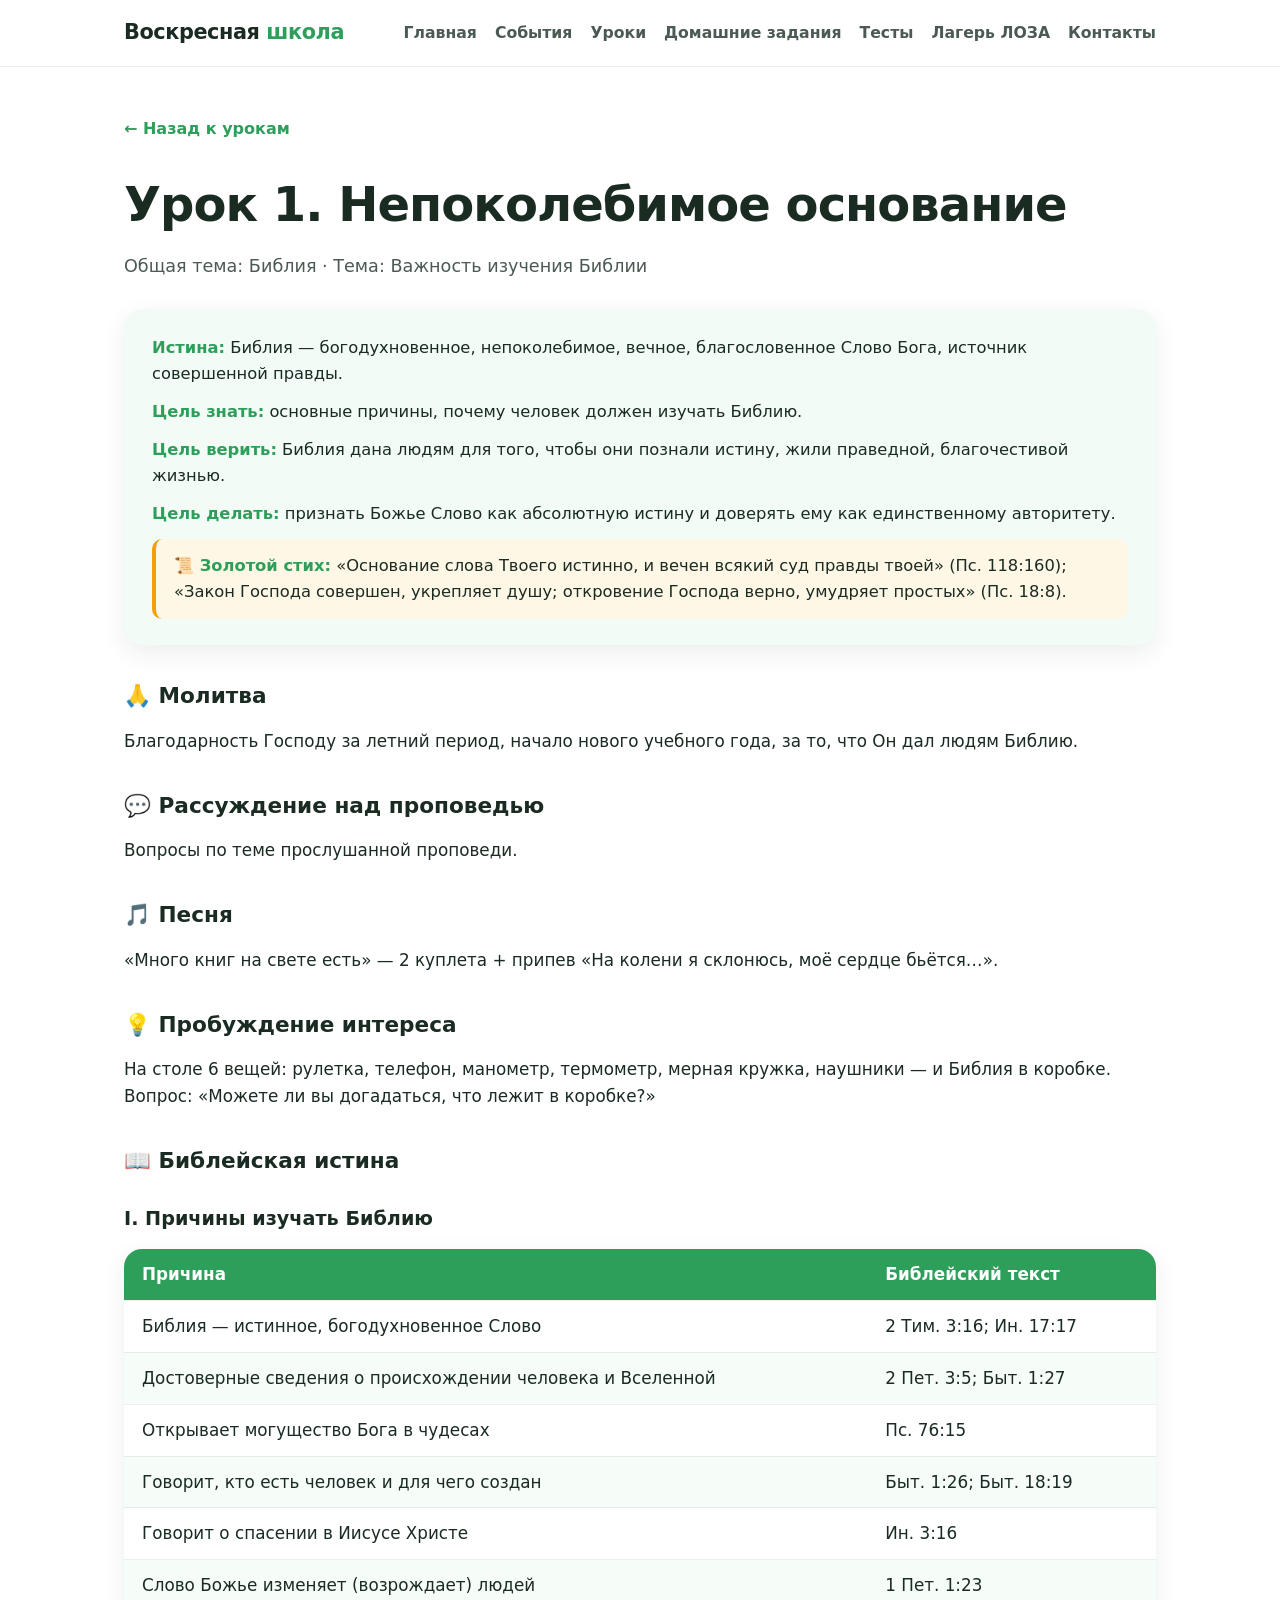
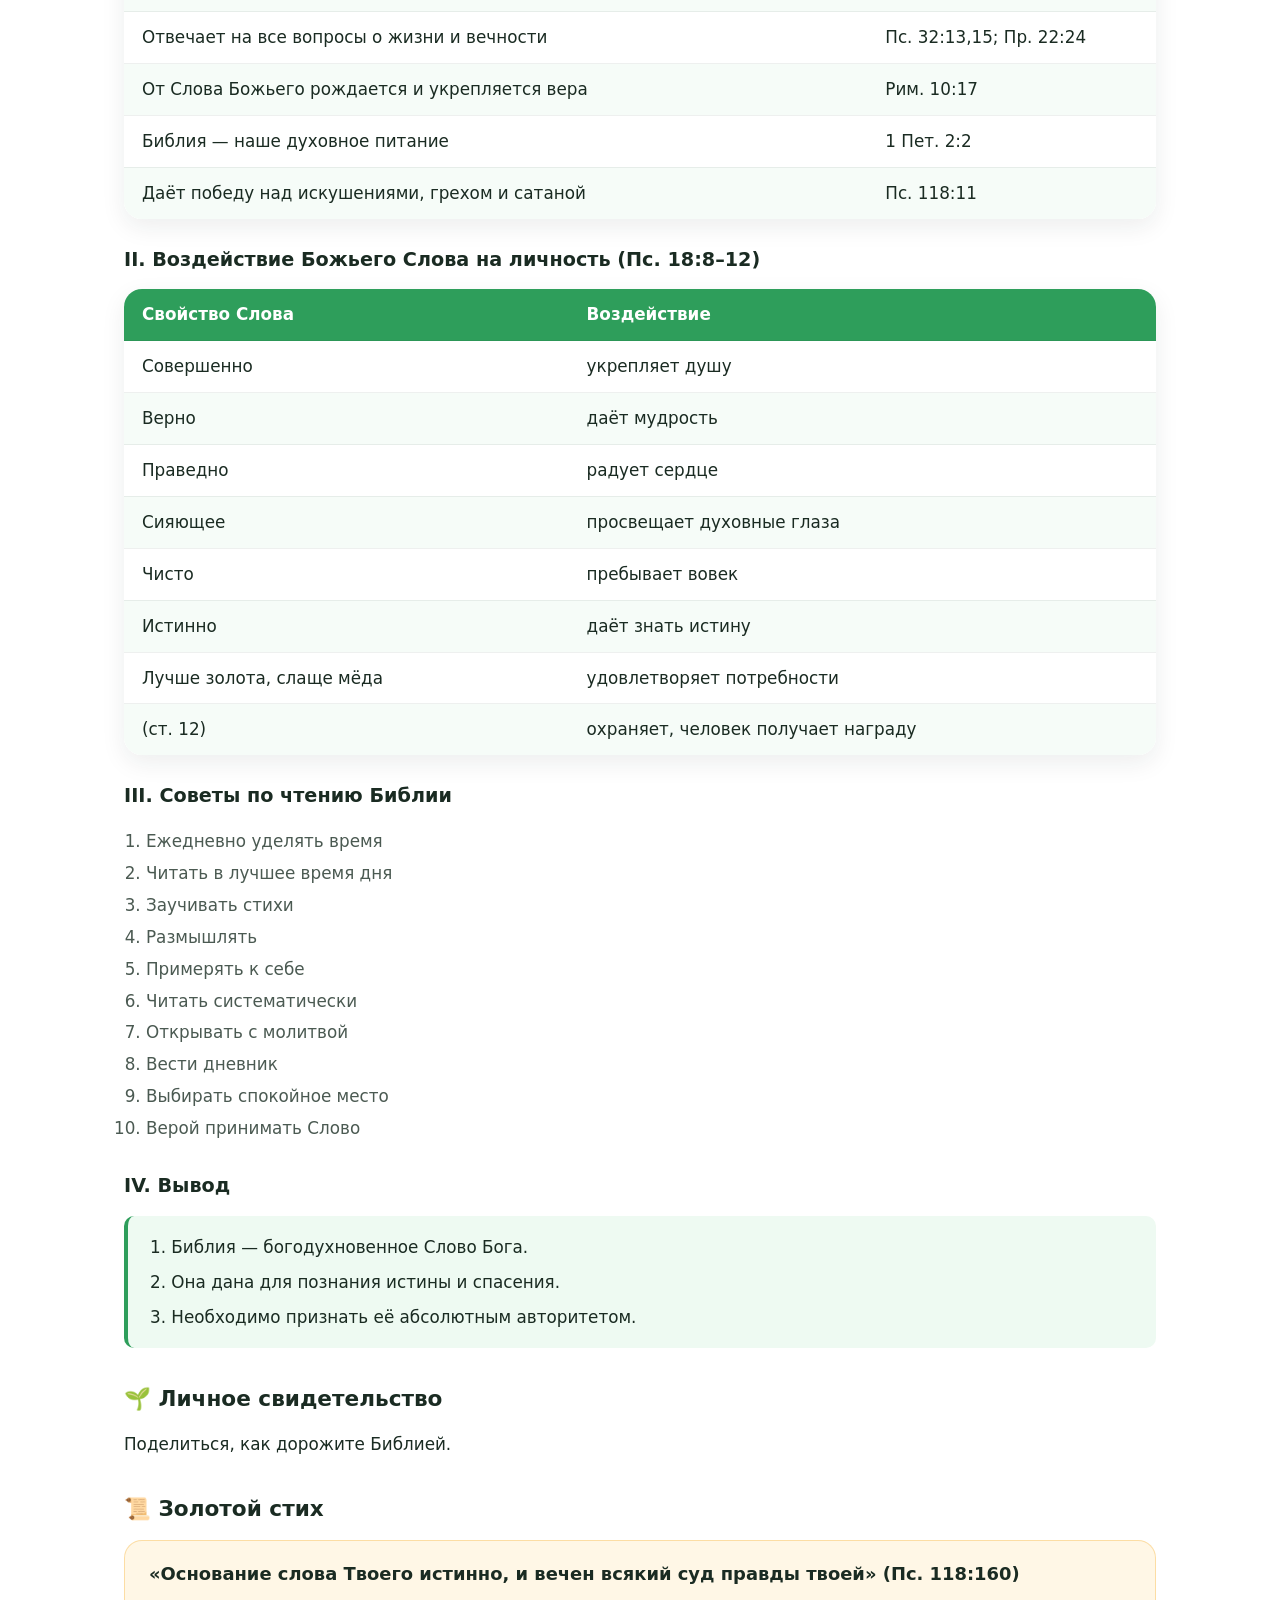
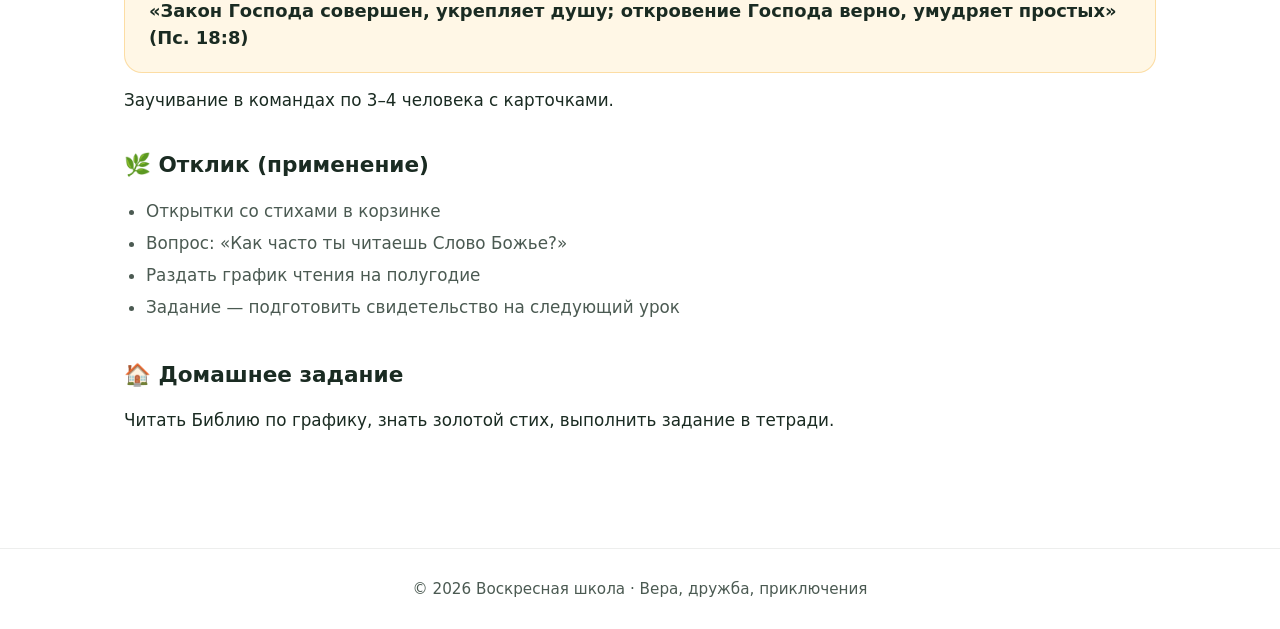
==== lesson-1.html @ c648806b "feat: добавлено Слово учителя и 3 полных урока воскресной школы" ====
<!DOCTYPE html>
<html lang="ru">
<head>
  <meta charset="UTF-8" />
  <meta name="viewport" content="width=device-width, initial-scale=1.0" />
  <title>Урок 1. Непоколебимое основание — Воскресная школа</title>
  <meta name="description" content="Урок 1 воскресной школы: важность изучения Библии. Библия — богодухновенное, непоколебимое, вечное Слово Бога." />
  <link rel="stylesheet" href="style.css" />
</head>
<body>
  <header class="site-header">
    <nav class="nav container">
      <a href="index.html" class="logo">Воскресная<span> школа</span></a>
      <div class="nav-links">
        <a href="index.html">Главная</a>
        <a href="index.html#events">События</a>
        <a href="index.html#lessons">Уроки</a>
        <a href="index.html#homework">Домашние задания</a>
        <a href="index.html#tests">Тесты</a>
        <a href="index.html#camp">Лагерь ЛОЗА</a>
        <a href="index.html#contact">Контакты</a>
      </div>
    </nav>
  </header>

  <main class="lesson-page">
    <div class="container">
      <a href="index.html#lessons" class="back-link">← Назад к урокам</a>

      <header class="lesson-hero">
        <h1>Урок 1. Непоколебимое основание</h1>
        <p class="lesson-topic">Общая тема: Библия · Тема: Важность изучения Библии</p>
      </header>

      <section class="passport">
        <div class="passport-item"><strong>Истина:</strong> Библия — богодухновенное, непоколебимое, вечное, благословенное Слово Бога, источник совершенной правды.</div>
        <div class="passport-item"><strong>Цель знать:</strong> основные причины, почему человек должен изучать Библию.</div>
        <div class="passport-item"><strong>Цель верить:</strong> Библия дана людям для того, чтобы они познали истину, жили праведной, благочестивой жизнью.</div>
        <div class="passport-item"><strong>Цель делать:</strong> признать Божье Слово как абсолютную истину и доверять ему как единственному авторитету.</div>
        <div class="passport-item golden"><strong>📜 Золотой стих:</strong> «Основание слова Твоего истинно, и вечен всякий суд правды твоей» (Пс. 118:160); «Закон Господа совершен, укрепляет душу; откровение Господа верно, умудряет простых» (Пс. 18:8).</div>
      </section>

      <div class="lesson-block">
        <h2 class="block-title">🙏 Молитва</h2>
        <p>Благодарность Господу за летний период, начало нового учебного года, за то, что Он дал людям Библию.</p>
      </div>

      <div class="lesson-block">
        <h2 class="block-title">💬 Рассуждение над проповедью</h2>
        <p>Вопросы по теме прослушанной проповеди.</p>
      </div>

      <div class="lesson-block">
        <h2 class="block-title">🎵 Песня</h2>
        <p>«Много книг на свете есть» — 2 куплета + припев «На колени я склонюсь, моё сердце бьётся…».</p>
      </div>

      <div class="lesson-block">
        <h2 class="block-title">💡 Пробуждение интереса</h2>
        <p>На столе 6 вещей: рулетка, телефон, манометр, термометр, мерная кружка, наушники — и Библия в коробке. Вопрос: «Можете ли вы догадаться, что лежит в коробке?»</p>
      </div>

      <div class="lesson-block">
        <h2 class="block-title">📖 Библейская истина</h2>

        <h3 class="part">I. Причины изучать Библию</h3>
        <div class="table-wrap">
          <table class="lesson-table">
            <thead>
              <tr><th>Причина</th><th>Библейский текст</th></tr>
            </thead>
            <tbody>
              <tr><td>Библия — истинное, богодухновенное Слово</td><td>2 Тим. 3:16; Ин. 17:17</td></tr>
              <tr><td>Достоверные сведения о происхождении человека и Вселенной</td><td>2 Пет. 3:5; Быт. 1:27</td></tr>
              <tr><td>Открывает могущество Бога в чудесах</td><td>Пс. 76:15</td></tr>
              <tr><td>Говорит, кто есть человек и для чего создан</td><td>Быт. 1:26; Быт. 18:19</td></tr>
              <tr><td>Говорит о спасении в Иисусе Христе</td><td>Ин. 3:16</td></tr>
              <tr><td>Слово Божье изменяет (возрождает) людей</td><td>1 Пет. 1:23</td></tr>
              <tr><td>Отвечает на все вопросы о жизни и вечности</td><td>Пс. 32:13,15; Пр. 22:24</td></tr>
              <tr><td>От Слова Божьего рождается и укрепляется вера</td><td>Рим. 10:17</td></tr>
              <tr><td>Библия — наше духовное питание</td><td>1 Пет. 2:2</td></tr>
              <tr><td>Даёт победу над искушениями, грехом и сатаной</td><td>Пс. 118:11</td></tr>
            </tbody>
          </table>
        </div>

        <h3 class="part">II. Воздействие Божьего Слова на личность (Пс. 18:8–12)</h3>
        <div class="table-wrap">
          <table class="lesson-table">
            <thead>
              <tr><th>Свойство Слова</th><th>Воздействие</th></tr>
            </thead>
            <tbody>
              <tr><td>Совершенно</td><td>укрепляет душу</td></tr>
              <tr><td>Верно</td><td>даёт мудрость</td></tr>
              <tr><td>Праведно</td><td>радует сердце</td></tr>
              <tr><td>Сияющее</td><td>просвещает духовные глаза</td></tr>
              <tr><td>Чисто</td><td>пребывает вовек</td></tr>
              <tr><td>Истинно</td><td>даёт знать истину</td></tr>
              <tr><td>Лучше золота, слаще мёда</td><td>удовлетворяет потребности</td></tr>
              <tr><td>(ст. 12)</td><td>охраняет, человек получает награду</td></tr>
            </tbody>
          </table>
        </div>

        <h3 class="part">III. Советы по чтению Библии</h3>
        <ol>
          <li>Ежедневно уделять время</li>
          <li>Читать в лучшее время дня</li>
          <li>Заучивать стихи</li>
          <li>Размышлять</li>
          <li>Примерять к себе</li>
          <li>Читать систематически</li>
          <li>Открывать с молитвой</li>
          <li>Вести дневник</li>
          <li>Выбирать спокойное место</li>
          <li>Верой принимать Слово</li>
        </ol>

        <h3 class="part">IV. Вывод</h3>
        <div class="conclusion">
          <p>1. Библия — богодухновенное Слово Бога.</p>
          <p>2. Она дана для познания истины и спасения.</p>
          <p>3. Необходимо признать её абсолютным авторитетом.</p>
        </div>
      </div>

      <div class="lesson-block">
        <h2 class="block-title">🌱 Личное свидетельство</h2>
        <p>Поделиться, как дорожите Библией.</p>
      </div>

      <div class="lesson-block">
        <h2 class="block-title">📜 Золотой стих</h2>
        <div class="golden-verse">
          <p>«Основание слова Твоего истинно, и вечен всякий суд правды твоей» (Пс. 118:160)</p>
          <p>«Закон Господа совершен, укрепляет душу; откровение Господа верно, умудряет простых» (Пс. 18:8)</p>
        </div>
        <p>Заучивание в командах по 3–4 человека с карточками.</p>
      </div>

      <div class="lesson-block">
        <h2 class="block-title">🌿 Отклик (применение)</h2>
        <ul>
          <li>Открытки со стихами в корзинке</li>
          <li>Вопрос: «Как часто ты читаешь Слово Божье?»</li>
          <li>Раздать график чтения на полугодие</li>
          <li>Задание — подготовить свидетельство на следующий урок</li>
        </ul>
      </div>

      <div class="lesson-block">
        <h2 class="block-title">🏠 Домашнее задание</h2>
        <p>Читать Библию по графику, знать золотой стих, выполнить задание в тетради.</p>
      </div>
    </div>
  </main>

  <footer class="site-footer">
    <div class="container">
      <p>© 2026 Воскресная школа · Вера, дружба, приключения</p>
    </div>
  </footer>
</body>
</html>
---- style.css ----
:root {
  --bg: #ffffff;
  --bg-alt: #f2fbf5;
  --text: #1a2b22;
  --text-muted: #4b5a52;
  --accent: #2e9e5b;
  --accent-2: #f59e0b;
  --gradient: linear-gradient(120deg, #2e9e5b 0%, #4cc06f 50%, #f59e0b 100%);
  --radius: 18px;
  --shadow: 0 8px 24px rgba(26, 43, 34, 0.08);
  --shadow-hover: 0 16px 36px rgba(46, 158, 91, 0.22);
  --max-w: 1080px;
}

* {
  margin: 0;
  padding: 0;
  box-sizing: border-box;
}

html {
  scroll-behavior: smooth;
}

body {
  font-family: "system-ui", -apple-system, "Segoe UI", Roboto, "Helvetica Neue", Arial, sans-serif;
  color: var(--text);
  background: var(--bg);
  font-size: 1.05rem;
  line-height: 1.6;
  -webkit-font-smoothing: antialiased;
}

.container {
  width: 100%;
  max-width: var(--max-w);
  margin: 0 auto;
  padding: 0 24px;
}

/* --- header --- */
.site-header {
  position: sticky;
  top: 0;
  z-index: 50;
  background: rgba(255, 255, 255, 0.88);
  backdrop-filter: blur(12px);
  border-bottom: 1px solid rgba(26, 43, 34, 0.08);
}

.nav {
  display: flex;
  align-items: center;
  justify-content: space-between;
  min-height: 66px;
  gap: 16px;
}

.logo {
  font-size: 1.3rem;
  font-weight: 800;
  color: var(--text);
  text-decoration: none;
  letter-spacing: -0.02em;
  white-space: nowrap;
}

.logo span {
  color: var(--accent);
}

.nav-links {
  display: flex;
  flex-wrap: wrap;
  gap: 8px 18px;
}

.nav-links a {
  color: var(--text-muted);
  text-decoration: none;
  font-weight: 600;
  font-size: 0.98rem;
  transition: color 0.2s;
}

.nav-links a:hover {
  color: var(--accent);
}

/* --- hero --- */
.hero {
  padding: 100px 0 80px;
  background: radial-gradient(1000px 500px at 80% -10%, rgba(46, 158, 91, 0.14), transparent 60%),
              radial-gradient(800px 400px at 10% 0%, rgba(245, 158, 11, 0.12), transparent 55%),
              var(--bg);
}

.hero-inner {
  max-width: 780px;
}

.hero-kicker {
  font-size: 1.05rem;
  font-weight: 700;
  color: var(--accent);
  margin-bottom: 10px;
}

.hero h1 {
  font-size: clamp(2.6rem, 7vw, 4.4rem);
  line-height: 1.04;
  letter-spacing: -0.03em;
  margin-bottom: 18px;
}

.accent {
  background: var(--gradient);
  -webkit-background-clip: text;
  background-clip: text;
  color: transparent;
}

.subtitle {
  font-size: 1.45rem;
  font-weight: 600;
  color: var(--text-muted);
  margin-bottom: 34px;
}

.hero-actions {
  display: flex;
  gap: 14px;
  flex-wrap: wrap;
}

/* --- buttons --- */
.btn {
  display: inline-block;
  padding: 14px 28px;
  border-radius: 999px;
  font-weight: 700;
  font-size: 1.02rem;
  text-decoration: none;
  transition: transform 0.15s ease, box-shadow 0.2s ease, background 0.2s;
}

.btn-primary {
  background: var(--gradient);
  color: #fff;
  box-shadow: 0 8px 22px rgba(46, 158, 91, 0.34);
}

.btn-primary:hover {
  transform: translateY(-2px);
  box-shadow: 0 14px 30px rgba(46, 158, 91, 0.42);
}

.btn-ghost {
  color: var(--text);
  border: 1px solid rgba(26, 43, 34, 0.16);
  background: transparent;
}

.btn-ghost:hover {
  border-color: var(--accent);
  color: var(--accent);
  transform: translateY(-2px);
}

/* --- sections --- */
.section {
  padding: 76px 0;
}

.section-alt {
  background: var(--bg-alt);
}

.section-title {
  font-size: clamp(1.9rem, 4vw, 2.6rem);
  letter-spacing: -0.02em;
  margin-bottom: 22px;
}

.mini-title {
  font-size: 1.2rem;
  margin: 34px 0 18px;
  color: var(--text);
}

/* --- cards --- */
.cards {
  display: grid;
  grid-template-columns: repeat(auto-fit, minmax(240px, 1fr));
  gap: 22px;
}

.card {
  background: var(--bg);
  border: 1px solid rgba(26, 43, 34, 0.06);
  border-radius: var(--radius);
  padding: 30px 26px;
  box-shadow: var(--shadow);
  transition: transform 0.2s ease, box-shadow 0.2s ease;
}

.card:hover {
  transform: translateY(-6px);
  box-shadow: var(--shadow-hover);
}

.card-icon {
  font-size: 2.4rem;
  margin-bottom: 14px;
}

.card h3 {
  font-size: 1.22rem;
  margin-bottom: 10px;
}

.card p {
  color: var(--text-muted);
  font-size: 1rem;
}

/* --- activities --- */
.activities {
  display: flex;
  flex-wrap: wrap;
  gap: 12px;
}

.activity {
  display: inline-flex;
  align-items: center;
  gap: 10px;
  background: var(--bg);
  border: 1px solid rgba(26, 43, 34, 0.1);
  border-radius: 999px;
  padding: 10px 20px;
  font-weight: 600;
  font-size: 1rem;
  transition: border-color 0.2s, transform 0.2s;
}

.activity:hover {
  border-color: var(--accent);
  transform: translateY(-2px);
}

.activity span {
  font-size: 1.3rem;
}

/* --- table --- */
.table-wrap {
  overflow-x: auto;
  border-radius: var(--radius);
  box-shadow: var(--shadow);
}

.schedule {
  width: 100%;
  border-collapse: collapse;
  background: var(--bg);
}

.schedule th,
.schedule td {
  text-align: left;
  padding: 14px 20px;
  border-bottom: 1px solid rgba(26, 43, 34, 0.07);
}

.schedule thead th {
  background: var(--accent);
  color: #fff;
  font-weight: 700;
}

.schedule tbody tr:last-child td {
  border-bottom: none;
}

.schedule tbody tr:hover {
  background: #f6fcf8;
}

/* --- placeholders --- */
.placeholder {
  background: var(--bg);
  border: 2px dashed rgba(46, 158, 91, 0.35);
  border-radius: var(--radius);
  padding: 34px 28px;
  text-align: center;
  font-size: 1.18rem;
  font-weight: 600;
  color: var(--text);
}

.placeholder-note {
  text-align: center;
  color: var(--text-muted);
  margin-top: 14px;
  font-size: 0.98rem;
}

.camp-desc {
  text-align: center;
  font-size: 1.2rem;
  font-weight: 600;
  color: var(--text-muted);
  margin-bottom: 26px;
}

/* --- contact --- */
.contact-inner {
  text-align: center;
}

.contact-text {
  color: var(--text-muted);
  margin-bottom: 26px;
}

.contact-links {
  display: flex;
  flex-direction: column;
  align-items: center;
  gap: 12px;
}

.contact-item {
  font-size: 1.08rem;
  color: var(--text);
  background: var(--bg);
  border: 1px solid rgba(26, 43, 34, 0.1);
  border-radius: var(--radius);
  padding: 14px 26px;
  width: 100%;
  max-width: 420px;
}

.contact-item strong {
  color: var(--accent);
}

/* --- footer --- */
.site-footer {
  padding: 28px 0;
  border-top: 1px solid rgba(26, 43, 34, 0.08);
  text-align: center;
  color: var(--text-muted);
  font-size: 0.95rem;
}

/* --- слово учителя --- */
.teacher-quote {
  background: var(--bg);
  border: 1px solid rgba(26, 43, 34, 0.08);
  border-radius: var(--radius);
  padding: 36px 32px;
  box-shadow: var(--shadow);
  max-width: 820px;
  margin: 0 auto;
}

.teacher-quote .card-icon {
  text-align: center;
  margin-bottom: 18px;
}

.quote-verse {
  font-size: 1.28rem;
  font-weight: 700;
  line-height: 1.45;
  margin-bottom: 18px;
}

.quote-ref {
  color: var(--accent);
  white-space: nowrap;
}

.teacher-quote p {
  color: var(--text-muted);
  margin-bottom: 14px;
}

.teacher-quote p:last-child {
  margin-bottom: 0;
}

.teacher-quote .quote-sign {
  text-align: right;
  font-weight: 600;
  font-style: italic;
  color: var(--text);
}

/* --- карточки уроков --- */
.lesson-card {
  display: flex;
  flex-direction: column;
}

.lesson-verse {
  font-size: 0.95rem;
  color: var(--accent);
  font-weight: 600;
  margin: 12px 0 20px;
}

.lesson-card .btn {
  align-self: flex-start;
}

/* --- страницы уроков --- */
.lesson-page {
  padding: 48px 0 80px;
}

.back-link {
  display: inline-block;
  margin-bottom: 24px;
  color: var(--accent);
  font-weight: 700;
  text-decoration: none;
  font-size: 1rem;
}

.back-link:hover {
  text-decoration: underline;
}

.lesson-hero h1 {
  font-size: clamp(1.9rem, 5vw, 3rem);
  letter-spacing: -0.02em;
  margin-bottom: 10px;
}

.lesson-topic {
  color: var(--text-muted);
  font-size: 1.1rem;
  margin-bottom: 28px;
}

.passport {
  background: var(--bg-alt);
  border-radius: var(--radius);
  padding: 26px 28px;
  margin-bottom: 34px;
  display: grid;
  gap: 12px;
  box-shadow: var(--shadow);
}

.passport-item {
  font-size: 1.02rem;
  color: var(--text);
}

.passport-item strong {
  color: var(--accent);
}

.passport-item.golden {
  background: #fff7e6;
  border-left: 4px solid var(--accent-2);
  padding: 14px 18px;
  border-radius: 10px;
}

.lesson-block {
  margin-bottom: 34px;
}

.block-title {
  font-size: 1.35rem;
  margin-bottom: 14px;
}

.part {
  font-size: 1.2rem;
  margin: 26px 0 14px;
  color: var(--text);
}

.lesson-table {
  width: 100%;
  border-collapse: collapse;
  background: var(--bg);
}

.lesson-table th,
.lesson-table td {
  text-align: left;
  padding: 12px 18px;
  border-bottom: 1px solid rgba(26, 43, 34, 0.07);
  vertical-align: top;
}

.lesson-table thead th {
  background: var(--accent);
  color: #fff;
  font-weight: 700;
}

.lesson-table tbody tr:last-child td {
  border-bottom: none;
}

.lesson-table tbody tr:nth-child(even) {
  background: #f6fcf8;
}

.lesson-block ol,
.lesson-block ul {
  padding-left: 22px;
  color: var(--text-muted);
  line-height: 1.9;
}

.conclusion {
  background: #eefaf2;
  border-left: 4px solid var(--accent);
  border-radius: 10px;
  padding: 18px 22px;
}

.conclusion p {
  margin-bottom: 8px;
  font-weight: 500;
}

.conclusion p:last-child {
  margin-bottom: 0;
}

.golden-verse {
  background: #fff7e6;
  border: 1px solid rgba(245, 158, 11, 0.3);
  border-radius: var(--radius);
  padding: 20px 24px;
  margin-bottom: 14px;
}

.golden-verse p {
  font-size: 1.12rem;
  font-weight: 600;
  margin-bottom: 10px;
  line-height: 1.5;
}

.golden-verse p:last-child {
  margin-bottom: 0;
}

/* --- responsive --- */
@media (max-width: 760px) {
  .nav {
    flex-direction: column;
    align-items: center;
    padding: 14px 0;
    gap: 12px;
  }
  .nav-links {
    justify-content: center;
    gap: 8px 14px;
  }
  .nav-links a {
    font-size: 0.92rem;
  }
  .hero {
    padding: 64px 0 56px;
  }
  .section {
    padding: 54px 0;
  }
}
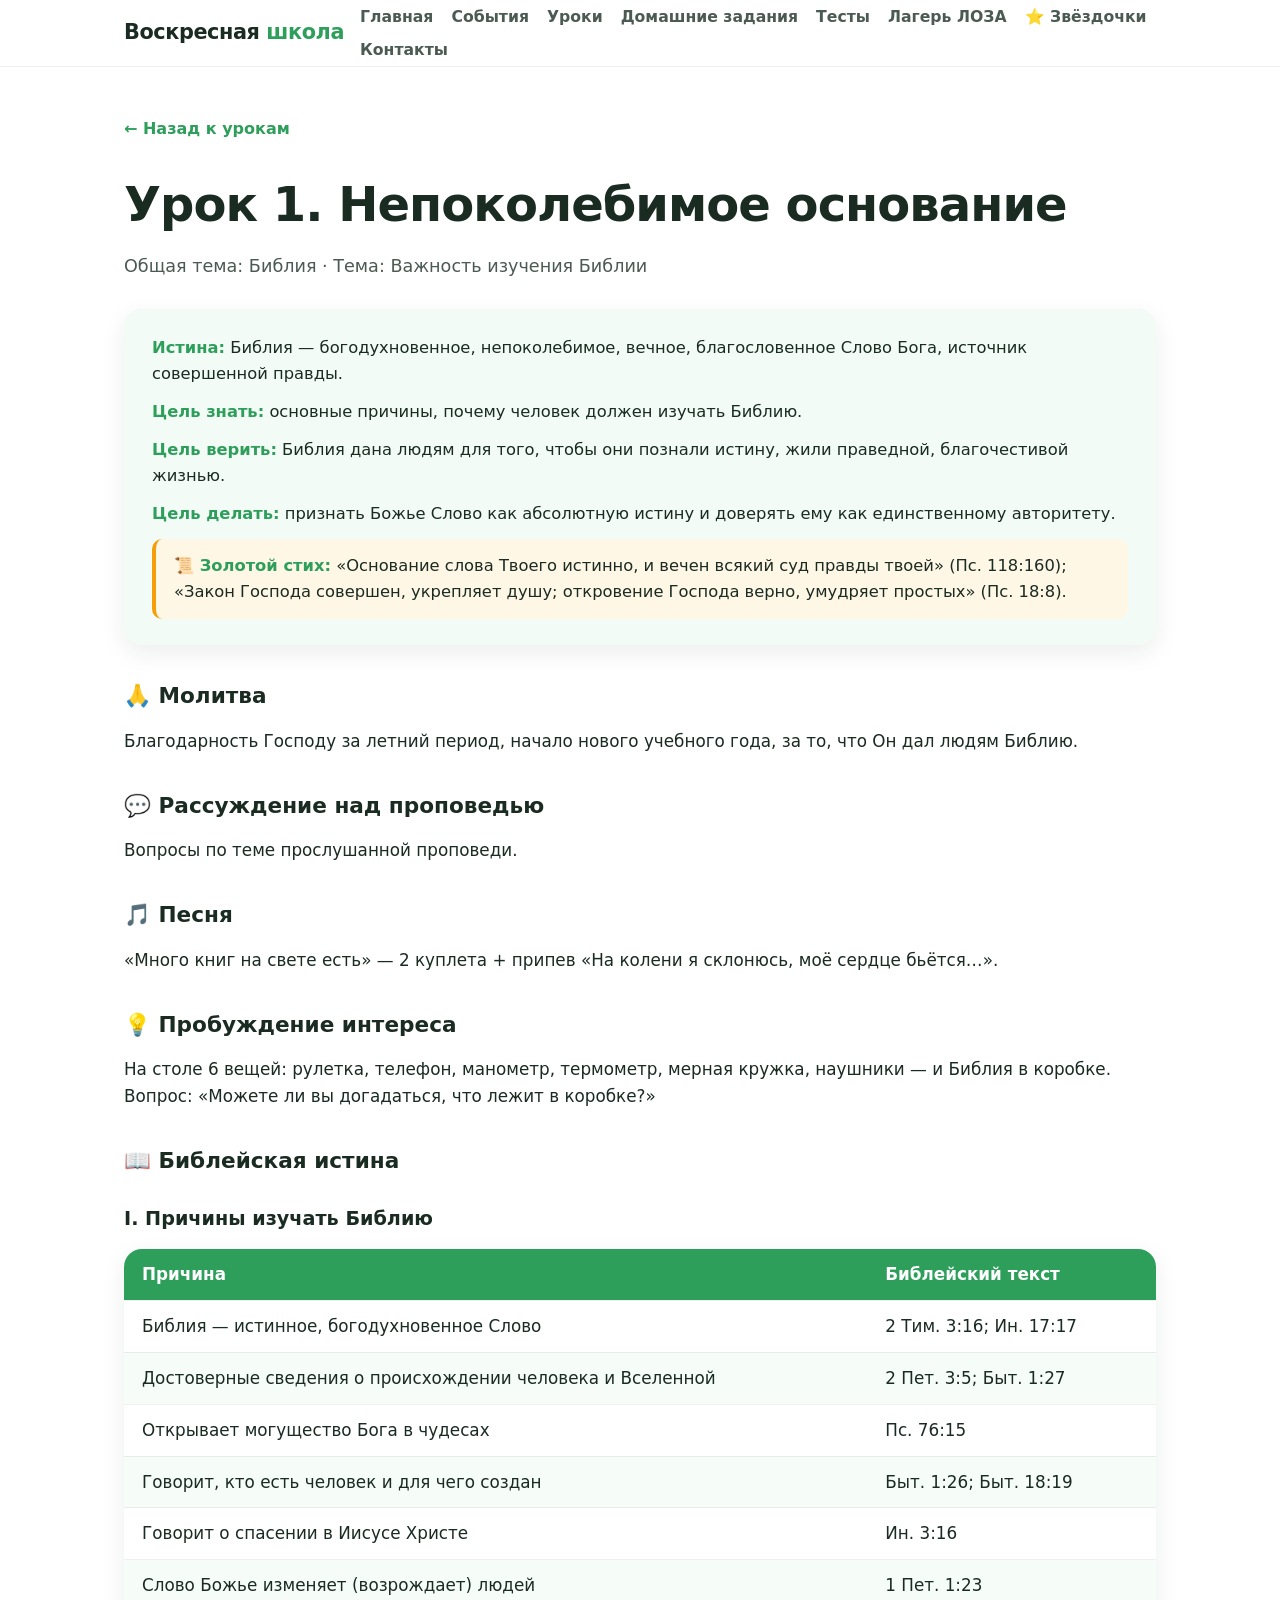
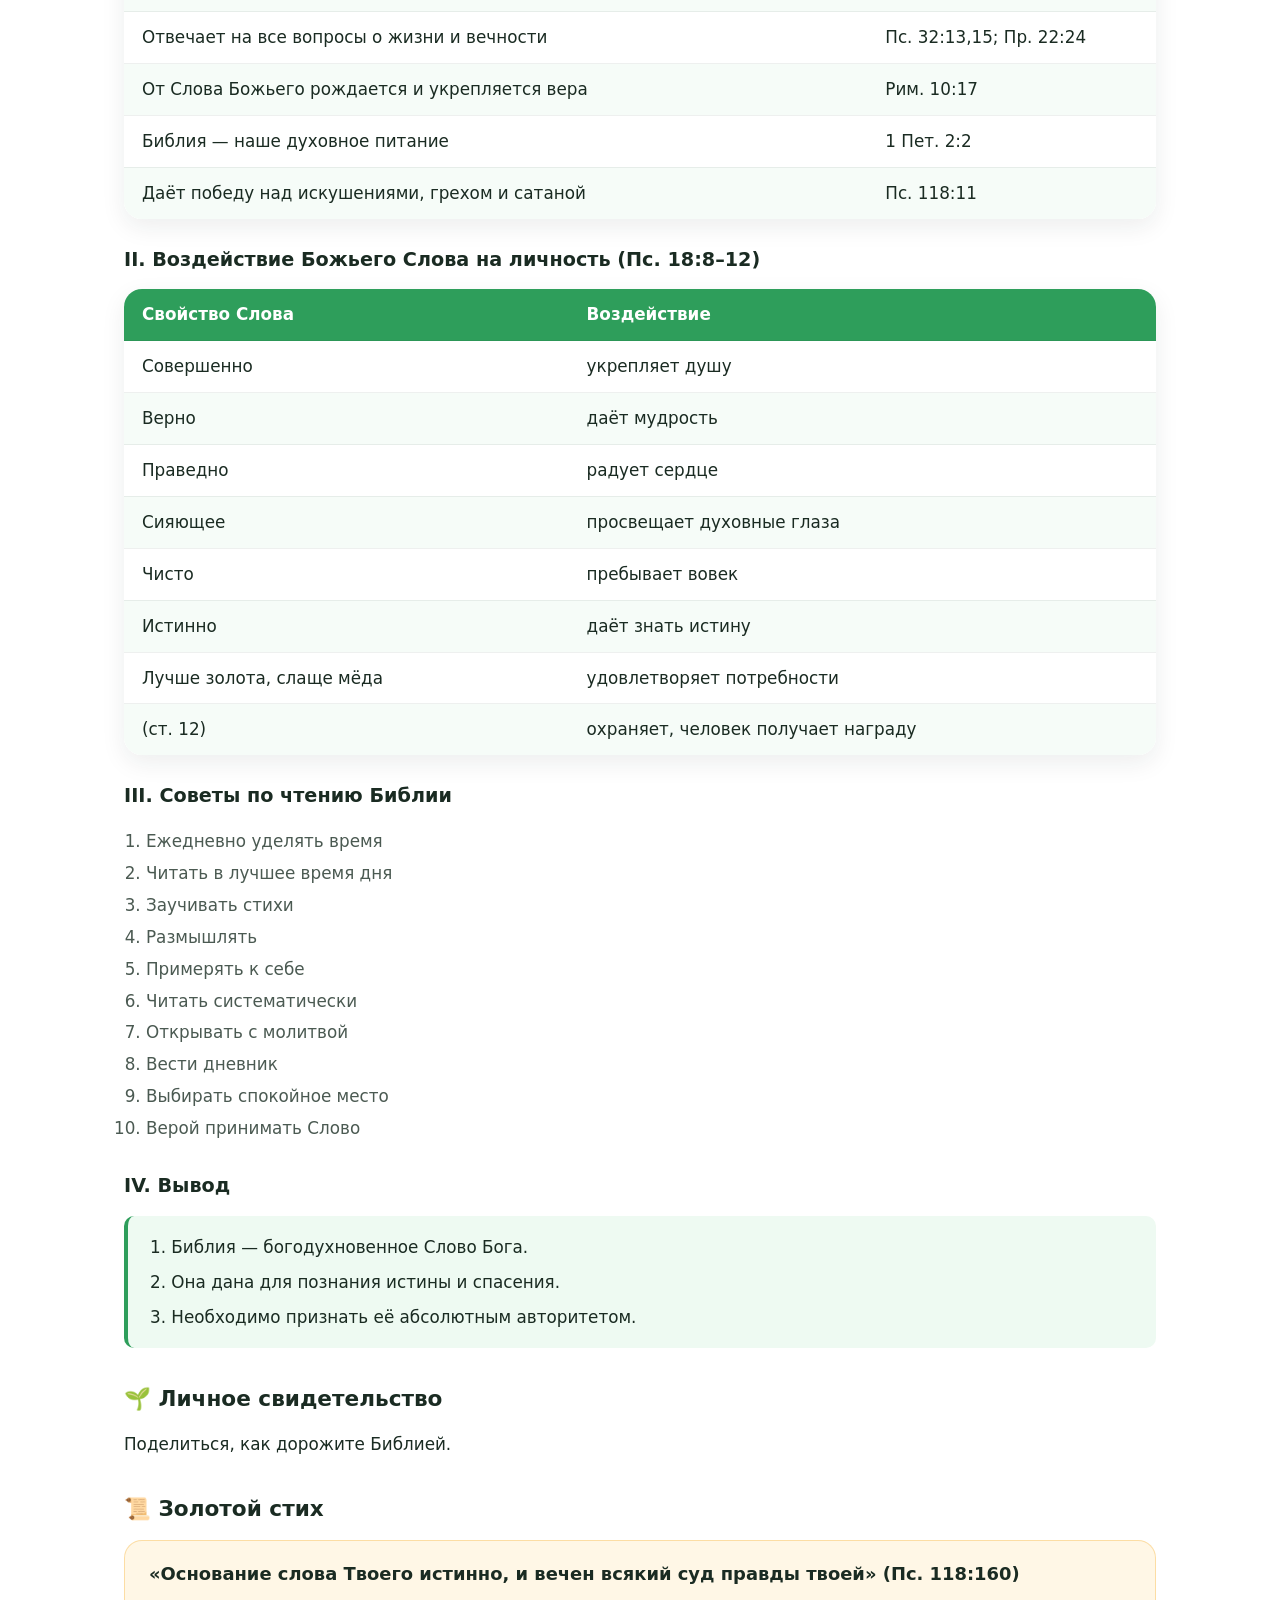
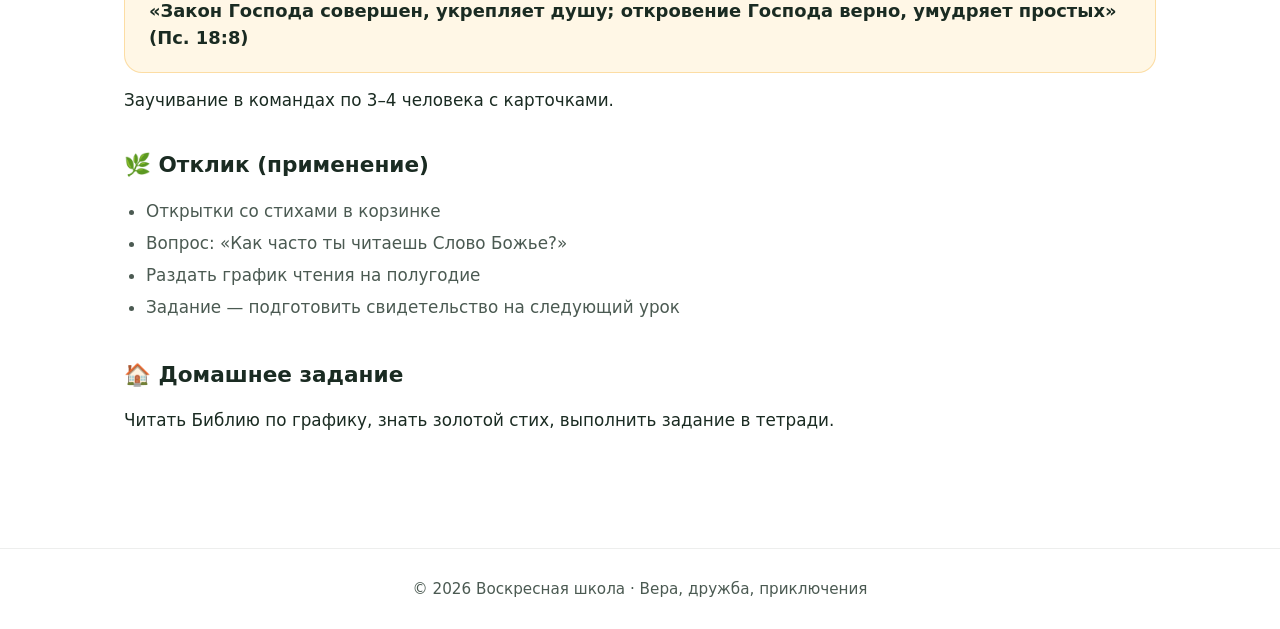
==== commit 669409e5: "feat: добавлен раздел «Наши звёздочки» (доска почёта)" ====
--- a/lesson-1.html
+++ b/lesson-1.html
@@ -18,6 +18,7 @@
         <a href="index.html#homework">Домашние задания</a>
         <a href="index.html#tests">Тесты</a>
         <a href="index.html#camp">Лагерь ЛОЗА</a>
+        <a href="index.html#stars">⭐️ Звёздочки</a>
         <a href="index.html#contact">Контакты</a>
       </div>
     </nav>
--- a/style.css
+++ b/style.css
@@ -555,6 +555,92 @@
 
 .golden-verse p:last-child {
   margin-bottom: 0;
+}
+
+/* --- звёздочки (доска почёта) --- */
+.section-subtitle {
+  text-align: center;
+  color: var(--text-muted);
+  font-size: 1.1rem;
+  margin: -10px 0 28px;
+}
+
+.leaderboard-container {
+  display: grid;
+  grid-template-columns: repeat(auto-fit, minmax(320px, 1fr));
+  gap: 24px;
+  margin-bottom: 24px;
+}
+
+.leaderboard-card {
+  background: var(--bg);
+  border: 1px solid rgba(26, 43, 34, 0.07);
+  border-radius: var(--radius);
+  padding: 26px 24px;
+  box-shadow: var(--shadow);
+}
+
+.leaderboard-card h3 {
+  text-align: center;
+  margin-bottom: 18px;
+  font-size: 1.15rem;
+}
+
+.top-list,
+.stars-list {
+  display: flex;
+  flex-direction: column;
+  gap: 10px;
+}
+
+.rank,
+.star-row {
+  padding: 10px 14px;
+  border-radius: 12px;
+  background: #f6fcf8;
+  font-size: 1rem;
+}
+
+.rank.gold,
+.star-row.gold {
+  background: #fff7e0;
+  border: 1px solid #f0c94a;
+}
+
+.rank.silver,
+.star-row.silver {
+  background: #f3f6fa;
+  border: 1px solid #c0c8d4;
+}
+
+.rank.bronze,
+.star-row.bronze {
+  background: #fdf0e3;
+  border: 1px solid #e0a878;
+}
+
+.breakdown {
+  color: var(--text-muted);
+  font-size: 0.88rem;
+  white-space: nowrap;
+}
+
+.legend-card {
+  background: #eefaf2;
+  border: 1px solid rgba(46, 158, 91, 0.2);
+  border-radius: var(--radius);
+  padding: 18px 22px;
+  box-shadow: var(--shadow);
+}
+
+.legend-card h4 {
+  margin-bottom: 8px;
+  color: var(--accent);
+}
+
+.legend-card p {
+  color: var(--text-muted);
+  font-size: 0.98rem;
 }
 
 /* --- responsive --- */
